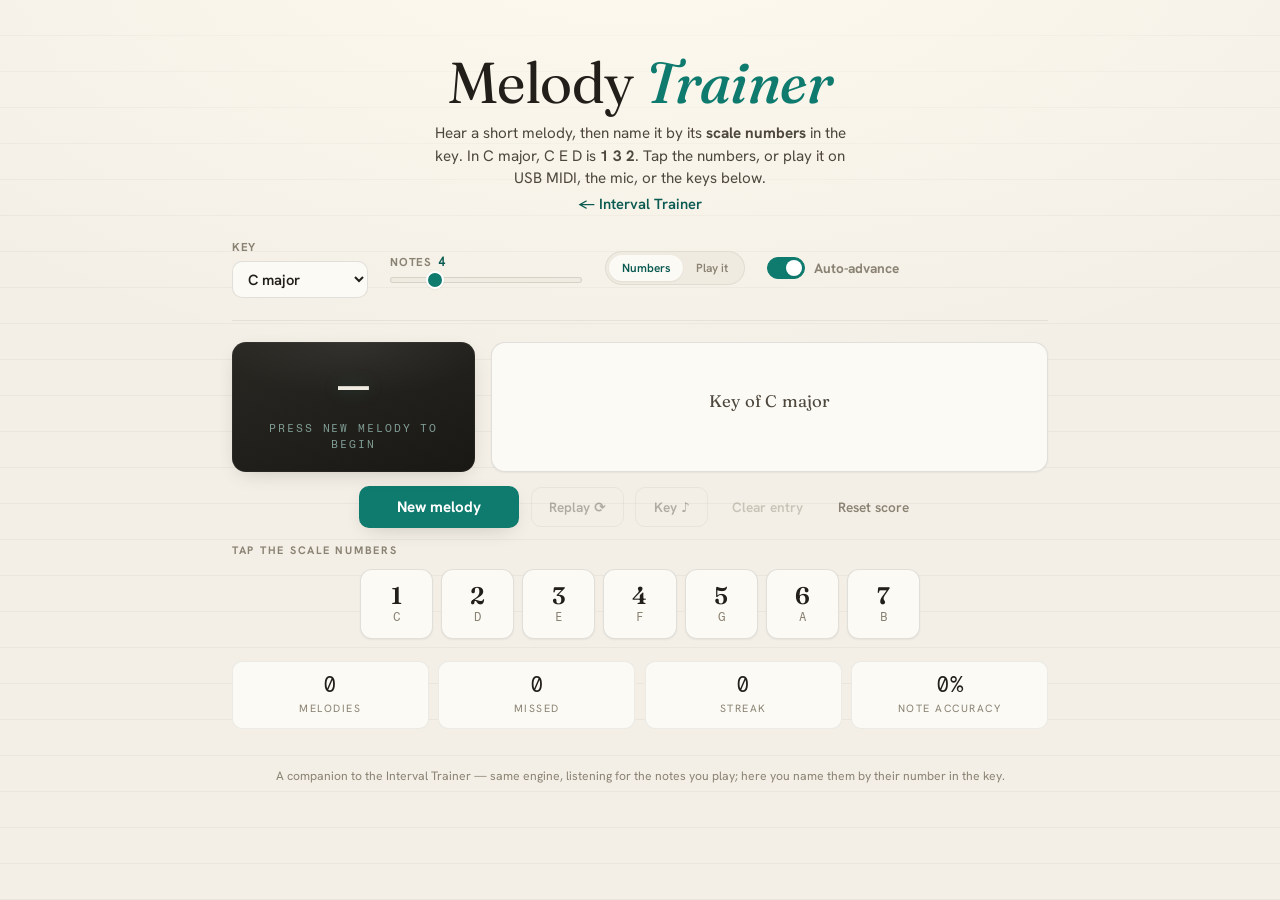
==== melody/index.html @ a2bb89f0 "Add Melody Trainer: practice melodies as scale degrees A self-contained companion app in melody/ for" ====
<!DOCTYPE html>
<html lang="en">
<head>
  <meta charset="UTF-8" />
  <meta name="viewport" content="width=device-width, initial-scale=1.0" />
  <title>Melody Trainer — pick a melody by its scale numbers</title>
  <meta name="description" content="Practice picking out a melody as relative scale degrees in a key — hear it, then play or tap the numbers (in C major, C-E-D is 1-3-2)." />
  <link rel="icon" href="../favicon.svg" type="image/svg+xml" />
  <link rel="icon" href="../favicon.ico" sizes="48x48" />
  <link rel="apple-touch-icon" href="../apple-touch-icon.png" />
  <meta name="theme-color" content="#0f7a6e" />
  <link rel="preconnect" href="https://fonts.googleapis.com" />
  <link rel="preconnect" href="https://fonts.gstatic.com" crossorigin />
  <link href="https://fonts.googleapis.com/css2?family=Fraunces:ital,opsz,wght@0,9..144,400;0,9..144,600;1,9..144,500&family=Hanken+Grotesk:wght@400;500;600;700&family=Fragment+Mono:ital@0;1&display=swap" rel="stylesheet" />
  <link rel="stylesheet" href="../css/styles.css" />
  <link rel="stylesheet" href="melody.css" />
</head>
<body>
  <main class="page">

    <header class="masthead">
      <h1>Melody <em>Trainer</em></h1>
      <p class="tagline">Hear a short melody, then name it by its <strong>scale numbers</strong> in the key. In C major, C&nbsp;E&nbsp;D is <strong>1&nbsp;3&nbsp;2</strong>. Tap the numbers, or play it on USB&nbsp;MIDI, the&nbsp;mic, or the keys below.</p>
      <p class="tagline subtle-link"><a href="../index.html">← Interval Trainer</a></p>
    </header>

    <!-- ===== Setup zone: key, length, and how you'll answer ===== -->
    <section class="controls melody-controls" style="--d:1">
      <label class="field">
        <span class="field-label">Key</span>
        <select id="keySelect" class="select" aria-label="Key"></select>
      </label>

      <label class="field">
        <span class="field-label">Notes <span id="lengthValue" class="field-value">4</span></span>
        <input type="range" id="lengthRange" class="slider" min="3" max="8" step="1" value="4" aria-label="Melody length" />
      </label>

      <div class="size-switch" role="group" aria-label="Answer method" id="answerSwitch">
        <button class="size-btn active" data-answer="numbers" type="button">Numbers</button>
        <button class="size-btn" data-answer="play" type="button">Play&nbsp;it</button>
      </div>

      <label class="field field-check">
        <span class="switch">
          <input type="checkbox" id="autoAdvance" checked />
          <span class="switch-track"><span class="switch-thumb"></span></span>
        </span>
        <span class="field-label">Auto-advance</span>
      </label>

      <div class="io" id="ioRow" hidden>
        <div class="midi-status" title="USB MIDI input">
          <span class="dot" id="midiDot"></span>
          <span id="midiText">MIDI off</span>
          <select id="midiSelect" aria-label="MIDI input device" style="display:none"></select>
        </div>
        <button class="ghost-btn" id="micBtn" type="button">Use microphone</button>
      </div>
    </section>

    <!-- ===== Play zone: the live loop ===== -->
    <div class="play-deck">
      <section class="stage" style="--d:3">
        <div class="readout" aria-live="polite">
          <div class="readout-note" id="liveNote">—</div>
          <div class="readout-label" id="liveLabel">press New melody to begin</div>
        </div>
        <div class="prompt melody-prompt" id="prompt">
          <div class="key-label" id="keyLabel">Key of C major</div>
          <div class="progress" id="progress"></div>
        </div>
      </section>

      <section class="actions" style="--d:4">
        <button class="primary-btn" id="actionBtn" type="button">New melody</button>
        <button class="ghost-btn" id="replayBtn" type="button" disabled>Replay&nbsp;⟳</button>
        <button class="ghost-btn" id="keyRefBtn" type="button" disabled>Key&nbsp;♪</button>
        <button class="ghost-btn subtle-btn" id="clearBtn" type="button" disabled>Clear entry</button>
        <button class="ghost-btn subtle-btn" id="resetBtn" type="button">Reset score</button>
      </section>

      <section class="keyboard" style="--d:5">
        <div class="keyboard-bar">
          <span class="section-label" id="inputLabel">Tap the scale numbers</span>
        </div>

        <!-- Numbers answer surface -->
        <div class="number-pad" id="numberPad"></div>

        <!-- Play-it answer surface -->
        <div class="piano-wrapper" id="pianoWrapper" hidden></div>
      </section>
    </div>

    <!-- ===== Results ===== -->
    <section class="stats" style="--d:6">
      <div class="stat"><span class="stat-num" id="statCorrect">0</span><span class="stat-key">melodies</span></div>
      <div class="stat"><span class="stat-num" id="statWrong">0</span><span class="stat-key">missed</span></div>
      <div class="stat"><span class="stat-num" id="statStreak">0</span><span class="stat-key">streak</span></div>
      <div class="stat"><span class="stat-num" id="statAccuracy">0%</span><span class="stat-key">note accuracy</span></div>
    </section>

    <footer class="foot">
      A companion to the Interval Trainer — same engine, listening for the notes you play; here you name them by their number in the key.
    </footer>

  </main>

  <script src="../js/theory.js"></script>
  <script src="../js/audio.js"></script>
  <script src="../js/pitch.js"></script>
  <script src="../js/piano.js"></script>
  <script src="../js/input.js"></script>
  <script src="melody.js"></script>
  <script src="app.js"></script>
</body>
</html>
---- css/styles.css ----
/* Interval Trainer — "manuscript paper" theme.
 * Warm ivory page, ink type, a single teal accent, a charcoal tuner readout,
 * and ivory/ebony keys. Display: Fraunces. UI: Hanken Grotesk. Readout: Fragment Mono. */

:root {
  --paper:      #f3efe6;
  --paper-line: rgba(34, 31, 26, 0.045);
  --surface:    #fbfaf5;
  --surface-2:  #f0ebe0;
  --ink:        #221f1a;
  --ink-soft:   #4d473d;
  --ink-dim:    #8a8273;
  --line:       rgba(34, 31, 26, 0.12);
  --line-soft:  rgba(34, 31, 26, 0.07);

  --teal:       #0f7a6e;
  --teal-deep:  #0a5a51;
  --teal-tint:  rgba(15, 122, 110, 0.10);

  --green:      #2f7d4f;
  --green-tint: rgba(47, 125, 79, 0.10);
  --red:        #bb3f2b;
  --red-tint:   rgba(187, 63, 43, 0.09);

  --shadow-sm:  0 1px 2px rgba(34, 31, 26, 0.06);
  --shadow-md:  0 6px 22px -10px rgba(34, 31, 26, 0.30);
  --shadow-lg:  0 20px 50px -24px rgba(34, 31, 26, 0.45);

  --r: 14px;
  --display: 'Fraunces', Georgia, serif;
  --ui: 'Hanken Grotesk', system-ui, sans-serif;
  --mono: 'Fragment Mono', ui-monospace, monospace;
}

* { margin: 0; padding: 0; box-sizing: border-box; }

html { -webkit-text-size-adjust: 100%; }

body {
  font-family: var(--ui);
  color: var(--ink);
  background-color: var(--paper);
  /* faint staff-paper ruling + a soft warm vignette */
  background-image:
    radial-gradient(120% 90% at 50% -10%, rgba(255, 251, 240, 0.9), transparent 60%),
    repeating-linear-gradient(to bottom, transparent 0, transparent 35px, var(--paper-line) 35px, var(--paper-line) 36px);
  min-height: 100vh;
  line-height: 1.5;
  -webkit-font-smoothing: antialiased;
  text-rendering: optimizeLegibility;
}

.page {
  width: 100%;
  max-width: 880px;
  margin: 0 auto;
  padding: clamp(1.5rem, 4vw, 3rem) clamp(1rem, 3vw, 2rem) 3rem;
  display: flex;
  flex-direction: column;
  gap: 1.4rem;
}

/* The live "play loop": prompt + readout, the Start/Replay controls, and the
   keyboard, grouped tight and set apart from the setup zone above by a hairline. */
.play-deck {
  display: flex;
  flex-direction: column;
  gap: 0.85rem;
  padding-top: 1.3rem;
  border-top: 1px solid var(--line-soft);
}
.play-deck .keyboard { margin-top: 0; }

/* staggered entrance */
.controls, .stage, .stats, .actions, .intervals, .keyboard, .stats-panel {
  animation: rise 0.6s cubic-bezier(0.2, 0.7, 0.2, 1) backwards;
  animation-delay: calc(var(--d, 0) * 70ms + 80ms);
}
@keyframes rise {
  from { opacity: 0; transform: translateY(14px); }
  to   { opacity: 1; transform: none; }
}
@media (prefers-reduced-motion: reduce) {
  * { animation: none !important; transition: none !important; }
}

/* ---------- masthead ---------- */
.masthead { text-align: center; padding-top: 0.5rem; }
.masthead h1 {
  font-family: var(--display);
  font-weight: 400;
  font-optical-sizing: auto;
  font-size: clamp(2.4rem, 7vw, 3.6rem);
  letter-spacing: -0.01em;
  line-height: 0.95;
}
.masthead h1 em {
  font-style: italic;
  font-weight: 500;
  color: var(--teal);
}
.tagline {
  margin: 0.7rem auto 0;
  max-width: 46ch;
  color: var(--ink-soft);
  font-size: 0.95rem;
}

/* ---------- controls row ---------- */
.controls {
  display: flex;
  flex-wrap: wrap;
  gap: 0.9rem 1.2rem;
  align-items: center;
  justify-content: flex-start;
}
.mode-switch {
  display: inline-flex;
  background: var(--surface-2);
  border: 1px solid var(--line-soft);
  border-radius: 999px;
  padding: 4px;
  box-shadow: inset 0 1px 2px rgba(34, 31, 26, 0.05);
}
.mode-btn {
  font-family: var(--ui);
  font-size: 0.85rem;
  font-weight: 600;
  color: var(--ink-dim);
  background: transparent;
  border: none;
  padding: 0.45rem 1.15rem;
  border-radius: 999px;
  cursor: pointer;
  transition: color 0.18s ease, background 0.18s ease, box-shadow 0.18s ease;
}
.mode-btn.active {
  color: var(--teal-deep);
  background: var(--surface);
  box-shadow: var(--shadow-sm);
}

/* margin-left:auto pushes the device/mic group to the far right, so the
   settings button stays packed next to the mode switch as the row wraps. */
.io { display: flex; align-items: center; gap: 0.9rem; flex-wrap: wrap; margin-left: auto; }
.midi-status {
  display: inline-flex;
  align-items: center;
  gap: 0.5rem;
  font-size: 0.82rem;
  color: var(--ink-soft);
}
.dot {
  width: 9px; height: 9px; border-radius: 50%;
  background: var(--ink-dim);
  box-shadow: 0 0 0 3px rgba(138, 130, 115, 0.18);
  flex: none;
}
.dot.ok  { background: var(--teal);  box-shadow: 0 0 0 3px var(--teal-tint); }
.dot.bad { background: var(--red);   box-shadow: 0 0 0 3px var(--red-tint); }
#midiSelect {
  font-family: var(--ui);
  font-size: 0.8rem;
  color: var(--ink);
  background: var(--surface);
  border: 1px solid var(--line);
  border-radius: 8px;
  padding: 0.25rem 0.5rem;
  max-width: 12rem;
}

/* ---------- stage: readout + prompt ---------- */
.stage {
  display: grid;
  grid-template-columns: minmax(150px, 0.7fr) 1.6fr;
  gap: 1rem;
}
.readout {
  background: #211f1b;
  background-image: linear-gradient(160deg, #2a2823, #1a1814);
  border-radius: var(--r);
  padding: 1.2rem 1rem;
  display: flex;
  flex-direction: column;
  align-items: center;
  justify-content: center;
  text-align: center;
  box-shadow: var(--shadow-md), inset 0 0 0 1px rgba(255, 255, 255, 0.04);
  position: relative;
  overflow: hidden;
}
.readout::before { /* subtle screen sheen */
  content: '';
  position: absolute; inset: 0;
  background: radial-gradient(80% 60% at 50% 0%, rgba(255, 255, 255, 0.06), transparent 70%);
  pointer-events: none;
}
.readout-note {
  font-family: var(--mono);
  font-size: clamp(2.2rem, 8vw, 3.1rem);
  color: #f0ece2;
  letter-spacing: 0.02em;
  line-height: 1;
  text-shadow: 0 0 18px rgba(31, 200, 178, 0.25);
  transition: color 0.15s ease, text-shadow 0.15s ease;
}
.readout-label {
  font-family: var(--mono);
  font-size: 0.66rem;
  text-transform: uppercase;
  letter-spacing: 0.18em;
  color: #7f9c95;
  margin-top: 0.6rem;
}

.prompt {
  background: var(--surface);
  border: 1px solid var(--line);
  border-radius: var(--r);
  padding: 1.3rem 1.5rem;
  display: flex;
  flex-direction: column;
  align-items: center;
  justify-content: center;
  text-align: center;
  gap: 0.35rem;
  min-height: 130px;
  box-shadow: var(--shadow-sm);
  transition: background 0.3s ease, border-color 0.3s ease, box-shadow 0.3s ease;
}
.prompt.correct { background: var(--green-tint); border-color: var(--green); }
.prompt.wrong   { background: var(--red-tint);   border-color: var(--red); }
.prompt-kicker {
  font-size: 0.68rem;
  font-weight: 700;
  text-transform: uppercase;
  letter-spacing: 0.16em;
  color: var(--ink-dim);
}
.prompt.correct .prompt-kicker { color: var(--green); }
.prompt.wrong   .prompt-kicker { color: var(--red); }
.prompt-root {
  font-family: var(--display);
  font-size: clamp(2.2rem, 7vw, 3rem);
  line-height: 1;
  color: var(--teal-deep);
}
.prompt-query { font-size: 0.95rem; color: var(--ink-soft); }
.prompt-task { font-size: 1rem; color: var(--ink-soft); }
.prompt-result { font-family: var(--display); font-size: 1.5rem; color: var(--ink); }
.prompt-idle { color: var(--ink-soft); font-size: 1rem; }
.muted { color: var(--ink-dim); font-weight: 400; }

/* "Read ahead" — a small badge floating over the top-right corner of the prompt,
   previewing the next interval so you can prepare while finishing the current one. */
.prompt-wrap { position: relative; }
.next-preview {
  position: absolute;
  top: 0.5rem;
  right: 0.5rem;
  z-index: 2;
  display: flex;
  flex-direction: column;
  align-items: flex-end;
  gap: 0.1rem;
  padding: 0.3rem 0.55rem;
  border: 1px dashed var(--line);
  border-radius: calc(var(--r) - 4px);
  background: var(--surface);
  box-shadow: var(--shadow-sm);
  text-align: right;
  pointer-events: none; /* it's a hint, not a control — never eat a tap meant for the prompt */
}
.next-preview[hidden] { display: none; }
.next-label {
  font-size: 0.56rem;
  font-weight: 700;
  text-transform: uppercase;
  letter-spacing: 0.14em;
  color: var(--ink-dim);
}
.next-val { display: flex; align-items: baseline; gap: 0.3rem; }
.next-root {
  font-family: var(--display);
  font-size: 1.05rem;
  line-height: 1;
  color: var(--teal-deep);
}
.next-iv { font-size: 0.85rem; color: var(--ink-soft); }

/* ---------- stats ---------- */
.stats {
  display: grid;
  grid-template-columns: repeat(4, 1fr);
  gap: 0.6rem;
}
.stat {
  background: var(--surface);
  border: 1px solid var(--line-soft);
  border-radius: 10px;
  padding: 0.7rem 0.5rem;
  text-align: center;
}
.stat-num {
  display: block;
  font-family: var(--mono);
  font-size: 1.4rem;
  color: var(--ink);
  line-height: 1;
}
.stat-key {
  display: block;
  margin-top: 0.3rem;
  font-size: 0.66rem;
  text-transform: uppercase;
  letter-spacing: 0.14em;
  color: var(--ink-dim);
}

/* ---------- actions ---------- */
.actions { display: flex; gap: 0.7rem; align-items: center; justify-content: center; }
.primary-btn {
  font-family: var(--ui);
  font-size: 0.95rem;
  font-weight: 700;
  color: #fff;
  background: var(--teal);
  border: none;
  padding: 0.7rem 2.4rem;
  border-radius: 10px;
  cursor: pointer;
  box-shadow: var(--shadow-md);
  transition: transform 0.12s ease, background 0.18s ease, box-shadow 0.18s ease;
}
.primary-btn:hover:not(:disabled) { background: var(--teal-deep); transform: translateY(-1px); }
.primary-btn:active:not(:disabled) { transform: translateY(0); }
.primary-btn:disabled { opacity: 0.4; cursor: not-allowed; box-shadow: none; }
.ghost-btn {
  font-family: var(--ui);
  font-size: 0.85rem;
  font-weight: 600;
  color: var(--ink-soft);
  background: transparent;
  border: 1px solid var(--line);
  padding: 0.6rem 1.1rem;
  border-radius: 10px;
  cursor: pointer;
  transition: border-color 0.18s ease, color 0.18s ease, background 0.18s ease;
}
.ghost-btn:hover:not(:disabled) { border-color: var(--teal); color: var(--teal-deep); }
.ghost-btn:disabled { opacity: 0.4; cursor: not-allowed; }
.ghost-btn.pending { color: var(--teal-deep); border-color: var(--teal); background: var(--teal-tint); }

/* Reset score is rare + destructive — demote it to a quiet text button so it
   doesn't compete with Start/Replay. */
.ghost-btn.subtle-btn {
  border-color: transparent;
  color: var(--ink-dim);
  padding-left: 0.7rem;
  padding-right: 0.7rem;
}
.ghost-btn.subtle-btn:hover:not(:disabled) {
  border-color: transparent;
  color: var(--red);
  background: var(--red-tint);
}

/* ---------- interval selector ---------- */
.section-label {
  font-size: 0.68rem;
  font-weight: 700;
  text-transform: uppercase;
  letter-spacing: 0.16em;
  color: var(--ink-dim);
  margin-bottom: 0.7rem;
  text-align: center;
}
.interval-selector {
  display: flex;
  flex-wrap: wrap;
  gap: 0.45rem;
  justify-content: center;
}
.interval-btn {
  font-family: var(--ui);
  font-size: 0.8rem;
  font-weight: 600;
  color: var(--ink-soft);
  background: var(--surface);
  border: 1.5px solid var(--line);
  padding: 0.4rem 0.75rem;
  border-radius: 8px;
  cursor: pointer;
  transition: all 0.15s ease;
  user-select: none;
}
.interval-btn:hover { border-color: var(--teal); color: var(--teal-deep); }
.interval-btn.active {
  background: var(--teal);
  border-color: var(--teal);
  color: #fff;
  box-shadow: var(--shadow-sm);
}

/* ---------- piano ---------- */
.keyboard { margin-top: 0.4rem; }
.keyboard-bar {
  display: flex;
  align-items: center;
  justify-content: space-between;
  gap: 0.8rem;
  margin-bottom: 0.7rem;
}
.keyboard-bar .section-label { margin-bottom: 0; text-align: left; }
.size-switch {
  display: inline-flex;
  background: var(--surface-2);
  border: 1px solid var(--line-soft);
  border-radius: 999px;
  padding: 3px;
  flex: none;
}
.size-btn {
  font-family: var(--ui);
  font-size: 0.74rem;
  font-weight: 600;
  color: var(--ink-dim);
  background: transparent;
  border: none;
  padding: 0.32rem 0.8rem;
  border-radius: 999px;
  cursor: pointer;
  transition: color 0.18s ease, background 0.18s ease, box-shadow 0.18s ease;
}
.size-btn.active {
  color: var(--teal-deep);
  background: var(--surface);
  box-shadow: var(--shadow-sm);
}
.piano-wrapper {
  width: 100%;
  display: flex;
  justify-content: center;
  overflow: hidden;
}
.piano {
  position: relative;
  user-select: none;
  touch-action: none;
  filter: drop-shadow(var(--shadow-lg));
}
.key {
  position: absolute;
  top: 0;
  cursor: pointer;
  transition: filter 0.06s ease, box-shadow 0.18s ease, background 0.06s ease;
}
.key.white {
  background: linear-gradient(to bottom, #fffefb 0%, #fbf7ee 70%, #efe7d6 100%);
  border: 1px solid #d8d0bf;
  border-top: none;
  border-radius: 0 0 6px 6px;
  z-index: 1;
  box-shadow: inset 0 -6px 8px -6px rgba(34, 31, 26, 0.18);
}
.key.white:hover { background: linear-gradient(to bottom, #fffefb, #f4eee1); }
.key.white:active, .key.white.is-active {
  background: linear-gradient(to bottom, #f4eee1, #e6dcc6);
  box-shadow: inset 0 -3px 6px -4px rgba(34, 31, 26, 0.3);
}
.key.black {
  height: 120px;
  background: linear-gradient(to bottom, #3a352d 0%, #211d17 55%, #100d09 100%);
  border: 1px solid #000;
  border-radius: 0 0 5px 5px;
  z-index: 2;
  box-shadow: 0 4px 5px rgba(0, 0, 0, 0.5), inset 0 -4px 4px -2px rgba(255, 255, 255, 0.12);
}
.key.black:hover { background: linear-gradient(to bottom, #463f35, #2a251d); }
.key.black:active, .key.black.is-active {
  background: linear-gradient(to bottom, #2a251d, #16120c);
  box-shadow: 0 2px 3px rgba(0, 0, 0, 0.5);
}

/* state highlights — order matters: correct/wrong override target */
.key.white.is-root {
  background: linear-gradient(to bottom, #dcf2ee, #b6e3da);
  border-color: var(--teal);
  box-shadow: inset 0 -40px 28px -22px var(--teal-tint), 0 0 12px rgba(15, 122, 110, 0.4);
}
.key.black.is-root {
  background: linear-gradient(to bottom, #15514a, #0a352f);
  border-color: var(--teal);
  box-shadow: 0 0 12px rgba(15, 122, 110, 0.6);
}
/* Answer location on a miss. No z-index bump: a white key must stay BEHIND the
   black keys, or it visually covers them ("the answer over the flats"). */
.key.is-target { outline: 2.5px dashed var(--teal); outline-offset: -3px; }
.key.white.is-target { background: linear-gradient(to bottom, #e6f5f1, #c9ece4); }
.key.black.is-target { background: linear-gradient(to bottom, #195a52, #0c3c35); }
.key.white.is-correct {
  background: linear-gradient(to bottom, #d7f3df, #aee3bd) !important;
  border-color: var(--green) !important;
  box-shadow: 0 0 12px rgba(47, 125, 79, 0.45) !important;
  outline: none;
}
.key.black.is-correct {
  background: linear-gradient(to bottom, #1d5236, #0d3320) !important;
  border-color: var(--green) !important;
  outline: none;
}
.key.white.is-wrong {
  background: linear-gradient(to bottom, #f6dcd5, #eebcaf) !important;
  border-color: var(--red) !important;
  box-shadow: 0 0 12px rgba(187, 63, 43, 0.4) !important;
}
.key.black.is-wrong {
  background: linear-gradient(to bottom, #5a241a, #381009) !important;
  border-color: var(--red) !important;
}

/* ---------- flashcards (multiple choice) ---------- */
/* Two switches (answer method · keyboard size) share the right of the keyboard
   bar; let them wrap together on a narrow screen rather than crushing the label. */
.bar-switches { display: flex; gap: 0.5rem; flex-wrap: wrap; justify-content: flex-end; }

.flashcards[hidden] { display: none; } /* author display:grid would otherwise beat the UA hidden rule */
.flashcards {
  display: grid;
  grid-template-columns: repeat(2, 1fr);
  gap: 0.7rem;
  width: 100%;
  max-width: 520px;
  margin: 0.2rem auto 0;
}
.flashcard {
  font-family: var(--display);
  font-weight: 500;
  font-size: clamp(1.6rem, 6vw, 2.2rem);
  color: var(--ink);
  background: var(--surface);
  border: 1.5px solid var(--line);
  border-radius: var(--r);
  padding: 1.1rem 0.5rem;
  min-height: 92px;
  cursor: pointer;
  box-shadow: var(--shadow-sm);
  transition: transform 0.12s ease, border-color 0.18s ease, color 0.18s ease, background 0.18s ease, box-shadow 0.18s ease;
}
/* Gate hover behind a real pointer: on touch (iOS especially) :hover sticks after a
   tap and would re-apply to whichever card lands at the tap point on the next
   question, making it look pre-selected. */
@media (hover: hover) {
  .flashcard:hover:not(:disabled) { border-color: var(--teal); color: var(--teal-deep); transform: translateY(-2px); }
  /* The revealed answer stays pickable after a miss — keep it green on hover, not teal. */
  .flashcard.is-correct:hover:not(:disabled) { border-color: var(--green); color: var(--green); }
}
.flashcard:active:not(:disabled) { transform: translateY(0); }
.flashcard:disabled { cursor: default; }
/* Reveal after a pick: the right note greens, the chosen wrong one reds. */
.flashcard.is-correct {
  background: var(--green-tint);
  border-color: var(--green);
  color: var(--green);
  box-shadow: 0 0 14px rgba(47, 125, 79, 0.3);
}
.flashcard.is-wrong {
  background: var(--red-tint);
  border-color: var(--red);
  color: var(--red);
}

/* ---------- footer ---------- */
.foot {
  margin-top: 1rem;
  text-align: center;
  font-size: 0.76rem;
  color: var(--ink-dim);
}

/* ---------- auto-advance switch ---------- */
.switch {
  display: inline-flex;
  align-items: center;
  gap: 0.5rem;
  cursor: pointer;
  user-select: none;
  font-size: 0.82rem;
  font-weight: 600;
  color: var(--ink-soft);
}
.switch input { position: absolute; opacity: 0; width: 0; height: 0; }
.switch-track {
  width: 38px; height: 22px;
  border-radius: 999px;
  background: var(--surface-2);
  border: 1px solid var(--line);
  position: relative;
  flex: none;
  transition: background 0.18s ease, border-color 0.18s ease;
}
.switch-thumb {
  position: absolute; top: 2px; left: 2px;
  width: 16px; height: 16px;
  border-radius: 50%;
  background: #fff;
  box-shadow: var(--shadow-sm);
  transition: transform 0.18s ease;
}
.switch input:checked + .switch-track { background: var(--teal); border-color: var(--teal); }
.switch input:checked + .switch-track .switch-thumb { transform: translateX(16px); }
.switch input:focus-visible + .switch-track { outline: 2px solid var(--teal); outline-offset: 2px; }
/* Disabled overrides the checked teal (it follows it in source order) so an inactive
   switch reads as grey/inert, not a faded "on" pill. */
.switch input:disabled + .switch-track { background: var(--surface-2); border-color: var(--line); cursor: not-allowed; }
.switch input:disabled + .switch-track .switch-thumb { box-shadow: none; }

/* ---------- mic listening state ---------- */
.ghost-btn.mic-on {
  color: #fff;
  background: var(--teal);
  border-color: var(--teal);
  animation: micpulse 1.7s ease-in-out infinite;
}
.ghost-btn.mic-on:hover:not(:disabled) { background: var(--teal-deep); border-color: var(--teal-deep); color: #fff; }
@keyframes micpulse {
  0%, 100% { box-shadow: 0 0 0 0 rgba(15, 122, 110, 0.35); }
  50%      { box-shadow: 0 0 0 7px rgba(15, 122, 110, 0); }
}

/* readout glows green when the live mic pitch is within ~8 cents */
.readout-note.in-tune {
  color: #86f0d6;
  text-shadow: 0 0 24px rgba(31, 200, 178, 0.55);
}

.stats-panel { margin-top: 0.4rem; }
.hm-mode-switch {
  display: inline-flex;
  background: var(--surface-2);
  border: 1px solid var(--line-soft);
  border-radius: 999px;
  padding: 3px;
  flex: none;
}
.hm-mode-btn {
  font-family: var(--ui);
  font-size: 0.72rem;
  font-weight: 600;
  color: var(--ink-dim);
  background: transparent;
  border: none;
  padding: 0.32rem 0.7rem;
  border-radius: 999px;
  cursor: pointer;
  transition: color 0.18s ease, background 0.18s ease, box-shadow 0.18s ease;
}
.hm-mode-btn.active {
  color: var(--teal-deep);
  background: var(--surface);
  box-shadow: var(--shadow-sm);
}
.heatmap {
  display: grid;
  grid-template-columns: auto repeat(12, 1fr);
  gap: 3px;
  align-items: center;
  margin-top: 0.3rem;
}
.hm-col-head, .hm-row-head {
  font-family: var(--mono);
  font-size: 0.62rem;
  color: var(--ink-dim);
}
.hm-col-head { text-align: center; }
.hm-row-head { text-align: right; padding-right: 5px; font-weight: 600; }
.hm-cell {
  aspect-ratio: 1;
  min-height: 16px;
  border-radius: 3px;
  background: var(--surface-2);
  border: 1px solid var(--line-soft);
}

/* ---------- settings button + modal ---------- */
.icon-text-btn { display: inline-flex; align-items: center; gap: 0.4rem; }
.icon-text-btn svg { flex: none; }

.settings-modal {
  position: fixed;
  inset: 0;
  margin: auto; /* re-center: the global `* { margin: 0 }` reset kills the UA centering */
  width: min(440px, calc(100vw - 2rem));
  height: fit-content;
  max-height: calc(100vh - 2rem);
  border: none;
  padding: 0;
  background: transparent;
  color: var(--ink);
}
.settings-modal::backdrop {
  background: rgba(34, 31, 26, 0.42);
  backdrop-filter: blur(2px);
}
.settings-modal[open] { animation: modalpop 0.2s cubic-bezier(0.2, 0.7, 0.2, 1); }
@keyframes modalpop {
  from { opacity: 0; transform: translateY(8px) scale(0.98); }
  to   { opacity: 1; transform: none; }
}
.settings-inner {
  background: var(--surface);
  border: 1px solid var(--line);
  border-radius: var(--r);
  box-shadow: var(--shadow-lg);
  overflow: hidden;
}
.settings-head {
  display: flex;
  align-items: center;
  justify-content: space-between;
  gap: 1rem;
  padding: 1.1rem 1.3rem;
  border-bottom: 1px solid var(--line-soft);
}
.settings-head h2 {
  font-family: var(--display);
  font-weight: 500;
  font-size: 1.4rem;
  letter-spacing: -0.01em;
}
.settings-close {
  font-family: var(--ui);
  font-size: 1rem;
  line-height: 1;
  color: var(--ink-dim);
  background: transparent;
  border: 1px solid var(--line);
  border-radius: 8px;
  width: 2rem; height: 2rem;
  flex: none;
  display: inline-flex;
  align-items: center;
  justify-content: center;
  cursor: pointer;
  transition: border-color 0.18s ease, color 0.18s ease, background 0.18s ease;
}
.settings-close:hover { border-color: var(--teal); color: var(--teal-deep); }
.settings-body { padding: 0.4rem 1.3rem 1.2rem; }
.setting {
  display: flex;
  align-items: center;
  justify-content: space-between;
  gap: 1.2rem;
  padding: 1rem 0;
  cursor: pointer;
  border-bottom: 1px solid var(--line-soft);
}
.setting:last-child { border-bottom: none; }
.setting-info { display: flex; flex-direction: column; gap: 0.2rem; }
.setting-name { font-size: 0.95rem; font-weight: 600; color: var(--ink); }
.setting-desc { font-size: 0.8rem; color: var(--ink-dim); line-height: 1.4; }
.setting .switch { flex: none; }

/* When circle-of-fifths drives the roots, weak-spot weighting can't steer them, so its
   controls grey out — the choice itself is remembered for when circling is off. The
   hint stays at full strength so it reads as the reason, not just more dimmed text. */
.setting.is-muted .setting-name,
.setting.is-muted .setting-desc,
.setting.is-muted .switch,
.setting.is-muted .slider-row { opacity: 0.5; }
.setting.is-muted .switch { cursor: not-allowed; }
.setting-hint { display: none; font-size: 0.78rem; font-weight: 600; color: var(--teal-deep); line-height: 1.4; }
.setting.is-muted .setting-hint { display: block; }

.setting-stack { flex-direction: column; align-items: stretch; gap: 0.7rem; cursor: default; }
.slider-row { display: flex; flex-direction: column; gap: 0.4rem; }
.slider {
  -webkit-appearance: none;
  appearance: none;
  width: 100%;
  height: 6px;
  border-radius: 999px;
  background: var(--surface-2);
  border: 1px solid var(--line);
  cursor: pointer;
}
.slider:disabled { opacity: 0.45; cursor: not-allowed; }
.slider::-webkit-slider-thumb {
  -webkit-appearance: none;
  appearance: none;
  width: 18px; height: 18px;
  border-radius: 50%;
  background: var(--teal);
  border: 2px solid #fff;
  box-shadow: var(--shadow-sm);
  cursor: pointer;
}
.slider::-moz-range-thumb {
  width: 18px; height: 18px;
  border-radius: 50%;
  background: var(--teal);
  border: 2px solid #fff;
  box-shadow: var(--shadow-sm);
  cursor: pointer;
}
.slider:focus-visible { outline: 2px solid var(--teal); outline-offset: 3px; }
.slider-ticks {
  display: flex;
  justify-content: space-between;
  font-size: 0.7rem;
  font-weight: 600;
  color: var(--ink-dim);
}

/* ---------- responsive ---------- */
@media (max-width: 560px) {
  .stage { grid-template-columns: 1fr; }
  .readout { flex-direction: row; gap: 0.8rem; padding: 0.9rem 1rem; }
  .readout-note { font-size: 2.1rem; }
  .readout-label { margin-top: 0; }
  .controls { justify-content: center; }
  .io { margin-left: 0; }
  .stats { grid-template-columns: repeat(2, 1fr); }
}
---- melody/melody.css ----
/* melody.css — styles specific to the Melody Trainer.
 * Inherits the "manuscript paper" theme and shared components from ../css/styles.css;
 * this file only adds the key/length fields, the degree-progress strip, and the
 * 1..7 number pad. */

/* The [hidden] attribute must beat our display:flex/grid surfaces (otherwise a
   hidden io row or number pad would still show). */
[hidden] { display: none !important; }

/* ---- masthead back-link ---- */
.subtle-link { margin-top: 0.15rem; }
.subtle-link a {
  color: var(--teal-deep);
  text-decoration: none;
  font-weight: 600;
  font-size: 0.92rem;
}
.subtle-link a:hover { text-decoration: underline; }

/* ---- setup fields (key, length, auto-advance) ---- */
.melody-controls { gap: 1rem 1.4rem; }
.field {
  display: flex;
  flex-direction: column;
  gap: 0.35rem;
}
.field-label {
  font-size: 0.72rem;
  font-weight: 700;
  letter-spacing: 0.06em;
  text-transform: uppercase;
  color: var(--ink-dim);
}
.field-value {
  color: var(--teal-deep);
  font-family: var(--mono);
  margin-left: 0.15rem;
}
.field-check {
  flex-direction: row;
  align-items: center;
  gap: 0.55rem;
}
.field-check .field-label { text-transform: none; letter-spacing: 0; font-size: 0.85rem; }

.select {
  font-family: var(--ui);
  font-size: 0.92rem;
  font-weight: 600;
  color: var(--ink);
  background: var(--surface);
  border: 1px solid var(--line);
  border-radius: 10px;
  padding: 0.45rem 0.7rem;
  min-width: 8.5rem;
  cursor: pointer;
}
.select:focus-visible { outline: 2px solid var(--teal); outline-offset: 2px; }

.melody-controls .slider { width: 12rem; max-width: 50vw; }
.melody-controls .io { margin-left: auto; }

/* ---- prompt: the key and the degree-progress strip ---- */
.melody-prompt {
  display: flex;
  flex-direction: column;
  align-items: center;
  gap: 0.7rem;
}
.key-label {
  font-family: var(--display);
  font-size: 1.05rem;
  color: var(--ink-soft);
  letter-spacing: 0.01em;
}
.progress {
  display: flex;
  flex-wrap: wrap;
  justify-content: center;
  gap: 0.5rem;
}
.slot {
  display: flex;
  flex-direction: column;
  align-items: center;
  justify-content: center;
  gap: 0.1rem;
  width: 3.1rem;
  height: 3.4rem;
  border-radius: 12px;
  background: var(--surface);
  border: 1px solid var(--line);
  box-shadow: var(--shadow-sm);
  transition: border-color 0.15s ease, background 0.15s ease, transform 0.15s ease;
}
.slot-deg {
  font-family: var(--display);
  font-size: 1.5rem;
  font-weight: 600;
  line-height: 1;
  color: var(--ink);
}
.slot-name {
  font-family: var(--mono);
  font-size: 0.68rem;
  color: var(--ink-dim);
  min-height: 0.8em;
}
.slot.is-active {
  border-color: var(--teal);
  box-shadow: 0 0 0 3px var(--teal-tint);
  transform: translateY(-2px);
}
.slot.is-correct { background: var(--green-tint); border-color: var(--green); }
.slot.is-correct .slot-deg { color: var(--green); }
.slot.is-wrong { background: var(--red-tint); border-color: var(--red); }
.slot.is-wrong .slot-deg { color: var(--red); }
/* A wrong-then-revealed slot shows the correct answer, dashed to read as "this is what it was". */
.slot.is-revealed { border-style: dashed; }

/* ---- number pad (the "Numbers" answer surface) ---- */
.number-pad {
  display: grid;
  grid-template-columns: repeat(7, 1fr);
  gap: 0.5rem;
  max-width: 560px;
  margin: 0 auto;
}
.num-btn {
  display: flex;
  flex-direction: column;
  align-items: center;
  justify-content: center;
  gap: 0.15rem;
  padding: 0.85rem 0.3rem;
  background: var(--surface);
  border: 1px solid var(--line);
  border-radius: 12px;
  box-shadow: var(--shadow-sm);
  cursor: pointer;
  font-family: var(--ui);
  transition: transform 0.1s ease, background 0.15s ease, box-shadow 0.15s ease, border-color 0.15s ease;
}
.num-btn:hover { background: var(--surface-2); border-color: var(--teal); }
.num-btn:active { transform: translateY(1px); }
.num-btn:focus-visible { outline: 2px solid var(--teal); outline-offset: 2px; }
.num-btn .num {
  font-family: var(--display);
  font-size: 1.5rem;
  font-weight: 600;
  color: var(--ink);
  line-height: 1;
}
.num-btn .num-name {
  font-family: var(--mono);
  font-size: 0.72rem;
  color: var(--ink-dim);
}

@media (max-width: 520px) {
  .number-pad { grid-template-columns: repeat(4, 1fr); }
  .melody-controls .slider { width: 9rem; }
}
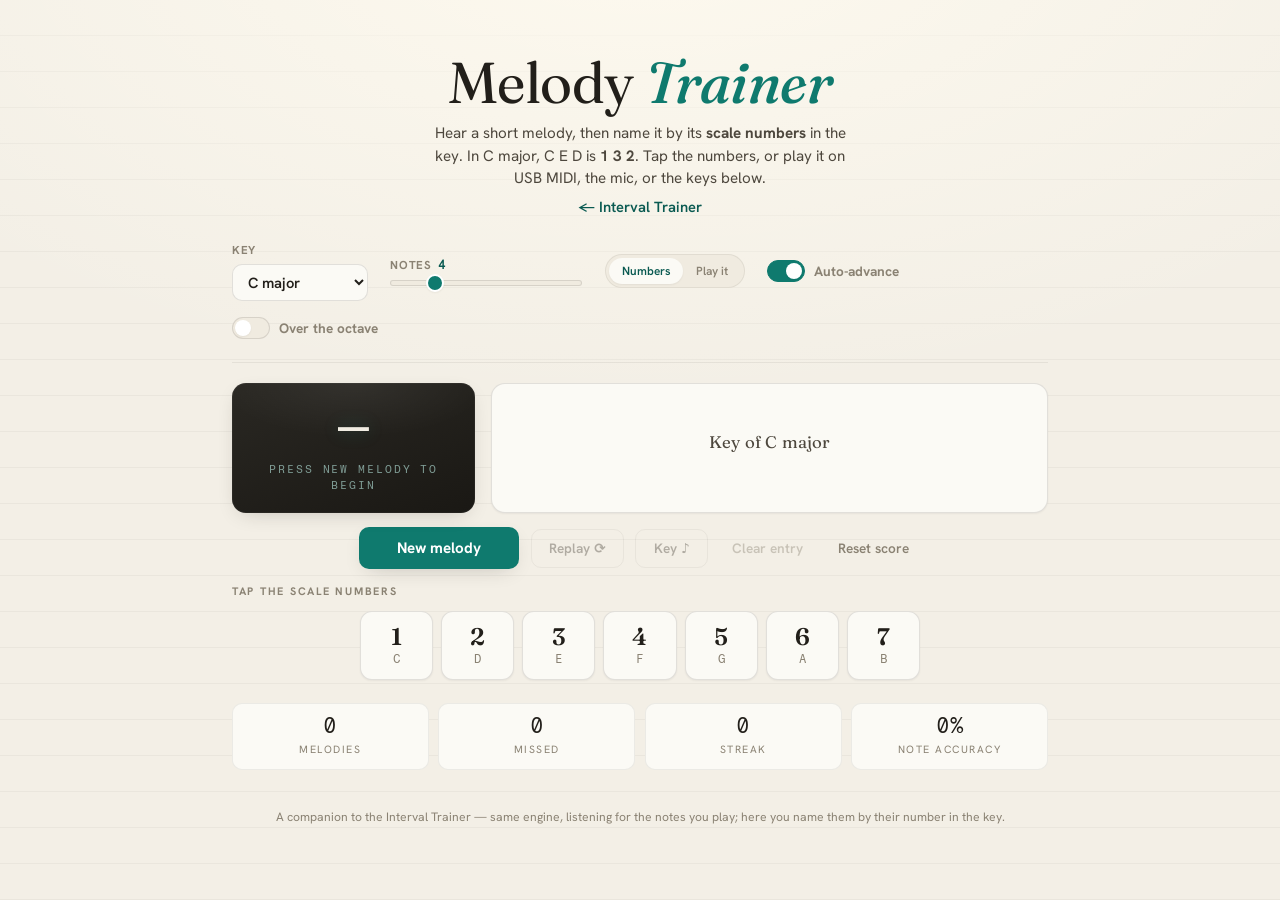
==== commit 21edfd3b: "Add optional "Over the octave" mode to the Melody Trainer A new toggle lets melodies climb past the " ====
--- a/melody/index.html
+++ b/melody/index.html
@@ -47,6 +47,14 @@
           <span class="switch-track"><span class="switch-thumb"></span></span>
         </span>
         <span class="field-label">Auto-advance</span>
+      </label>
+
+      <label class="field field-check" title="Let melodies climb above the octave (judged by pitch class, so the octave is still 1).">
+        <span class="switch">
+          <input type="checkbox" id="overOctave" />
+          <span class="switch-track"><span class="switch-thumb"></span></span>
+        </span>
+        <span class="field-label">Over the octave</span>
       </label>
 
       <div class="io" id="ioRow" hidden>
--- a/css/styles.css
+++ b/css/styles.css
@@ -105,6 +105,14 @@
   color: var(--ink-soft);
   font-size: 0.95rem;
 }
+.tagline.subtle-link { margin-top: 0.35rem; }
+.tagline.subtle-link a {
+  color: var(--teal-deep);
+  text-decoration: none;
+  font-weight: 600;
+  font-size: 0.92rem;
+}
+.tagline.subtle-link a:hover { text-decoration: underline; }
 
 /* ---------- controls row ---------- */
 .controls {
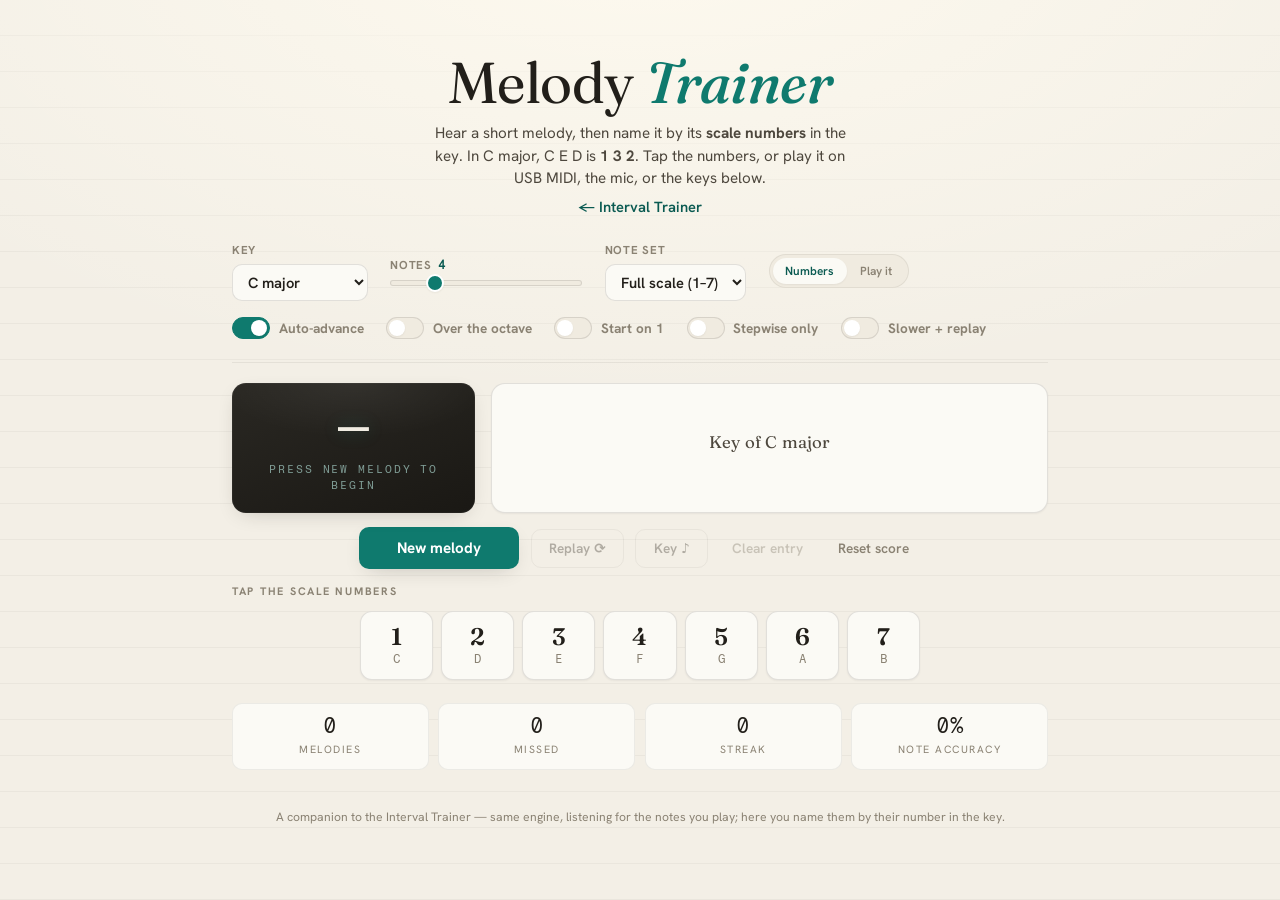
==== commit 671eb4a4: "Add easier melody modes: note-set restriction and helper toggles Make the Melody Trainer's ear-train" ====
--- a/melody/index.html
+++ b/melody/index.html
@@ -36,6 +36,11 @@
         <input type="range" id="lengthRange" class="slider" min="3" max="8" step="1" value="4" aria-label="Melody length" />
       </label>
 
+      <label class="field" title="Which notes melodies are built from. Triad (1·3·5) is the gentlest — a tonic arpeggio with no half-step tendency tones.">
+        <span class="field-label">Note set</span>
+        <select id="noteSetSelect" class="select" aria-label="Note set"></select>
+      </label>
+
       <div class="size-switch" role="group" aria-label="Answer method" id="answerSwitch">
         <button class="size-btn active" data-answer="numbers" type="button">Numbers</button>
         <button class="size-btn" data-answer="play" type="button">Play&nbsp;it</button>
@@ -55,6 +60,30 @@
           <span class="switch-track"><span class="switch-thumb"></span></span>
         </span>
         <span class="field-label">Over the octave</span>
+      </label>
+
+      <label class="field field-check" title="Always begin the phrase on the tonic (degree 1) for a fixed anchor.">
+        <span class="switch">
+          <input type="checkbox" id="startOnTonic" />
+          <span class="switch-track"><span class="switch-thumb"></span></span>
+        </span>
+        <span class="field-label">Start on 1</span>
+      </label>
+
+      <label class="field field-check" title="Move only to the next note in the set — no leaps.">
+        <span class="switch">
+          <input type="checkbox" id="stepwiseOnly" />
+          <span class="switch-track"><span class="switch-thumb"></span></span>
+        </span>
+        <span class="field-label">Stepwise only</span>
+      </label>
+
+      <label class="field field-check" title="Play the melody slower and replay it once automatically.">
+        <span class="switch">
+          <input type="checkbox" id="slowReplay" />
+          <span class="switch-track"><span class="switch-thumb"></span></span>
+        </span>
+        <span class="field-label">Slower + replay</span>
       </label>
 
       <div class="io" id="ioRow" hidden>
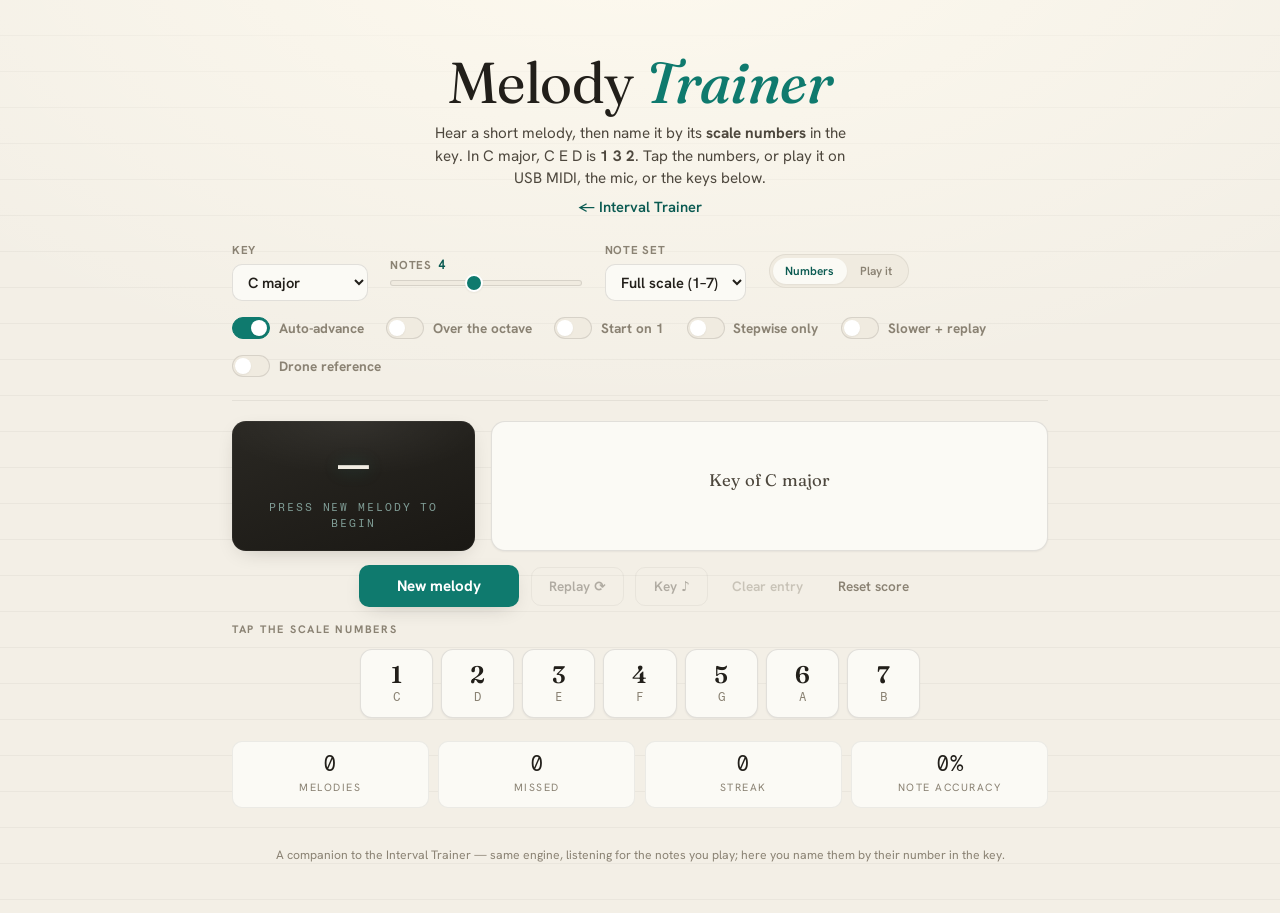
==== commit b03f26e7: "Add single-note melodies and an optional quiet drone reference Lower the Melody Trainer length slide" ====
--- a/melody/index.html
+++ b/melody/index.html
@@ -33,7 +33,7 @@
 
       <label class="field">
         <span class="field-label">Notes <span id="lengthValue" class="field-value">4</span></span>
-        <input type="range" id="lengthRange" class="slider" min="3" max="8" step="1" value="4" aria-label="Melody length" />
+        <input type="range" id="lengthRange" class="slider" min="1" max="8" step="1" value="4" aria-label="Melody length" />
       </label>
 
       <label class="field" title="Which notes melodies are built from. Triad (1·3·5) is the gentlest — a tonic arpeggio with no half-step tendency tones.">
@@ -84,6 +84,14 @@
           <span class="switch-track"><span class="switch-thumb"></span></span>
         </span>
         <span class="field-label">Slower + replay</span>
+      </label>
+
+      <label class="field field-check" title="Sound the key reference as a quiet sustained drone (tonic + fifth) that holds under the melody, instead of a struck chord.">
+        <span class="switch">
+          <input type="checkbox" id="drone" />
+          <span class="switch-track"><span class="switch-thumb"></span></span>
+        </span>
+        <span class="field-label">Drone reference</span>
       </label>
 
       <div class="io" id="ioRow" hidden>
